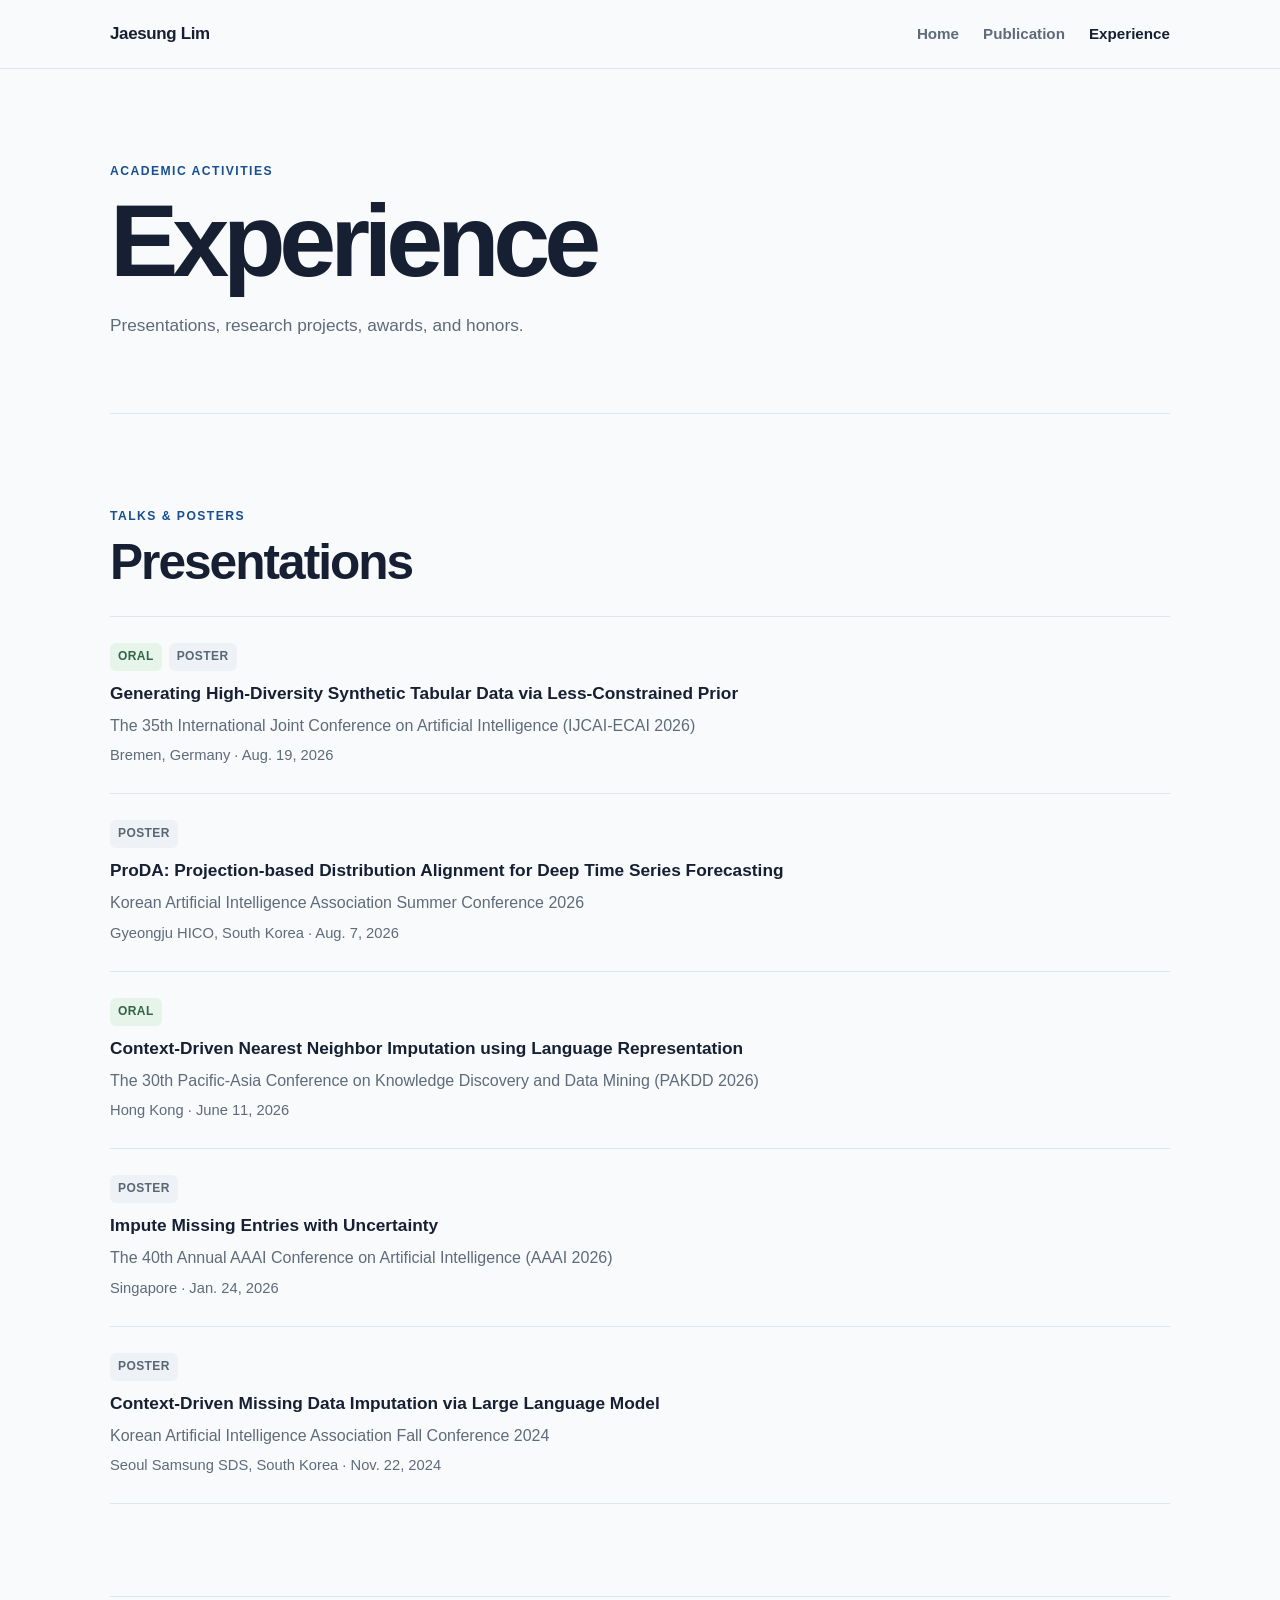
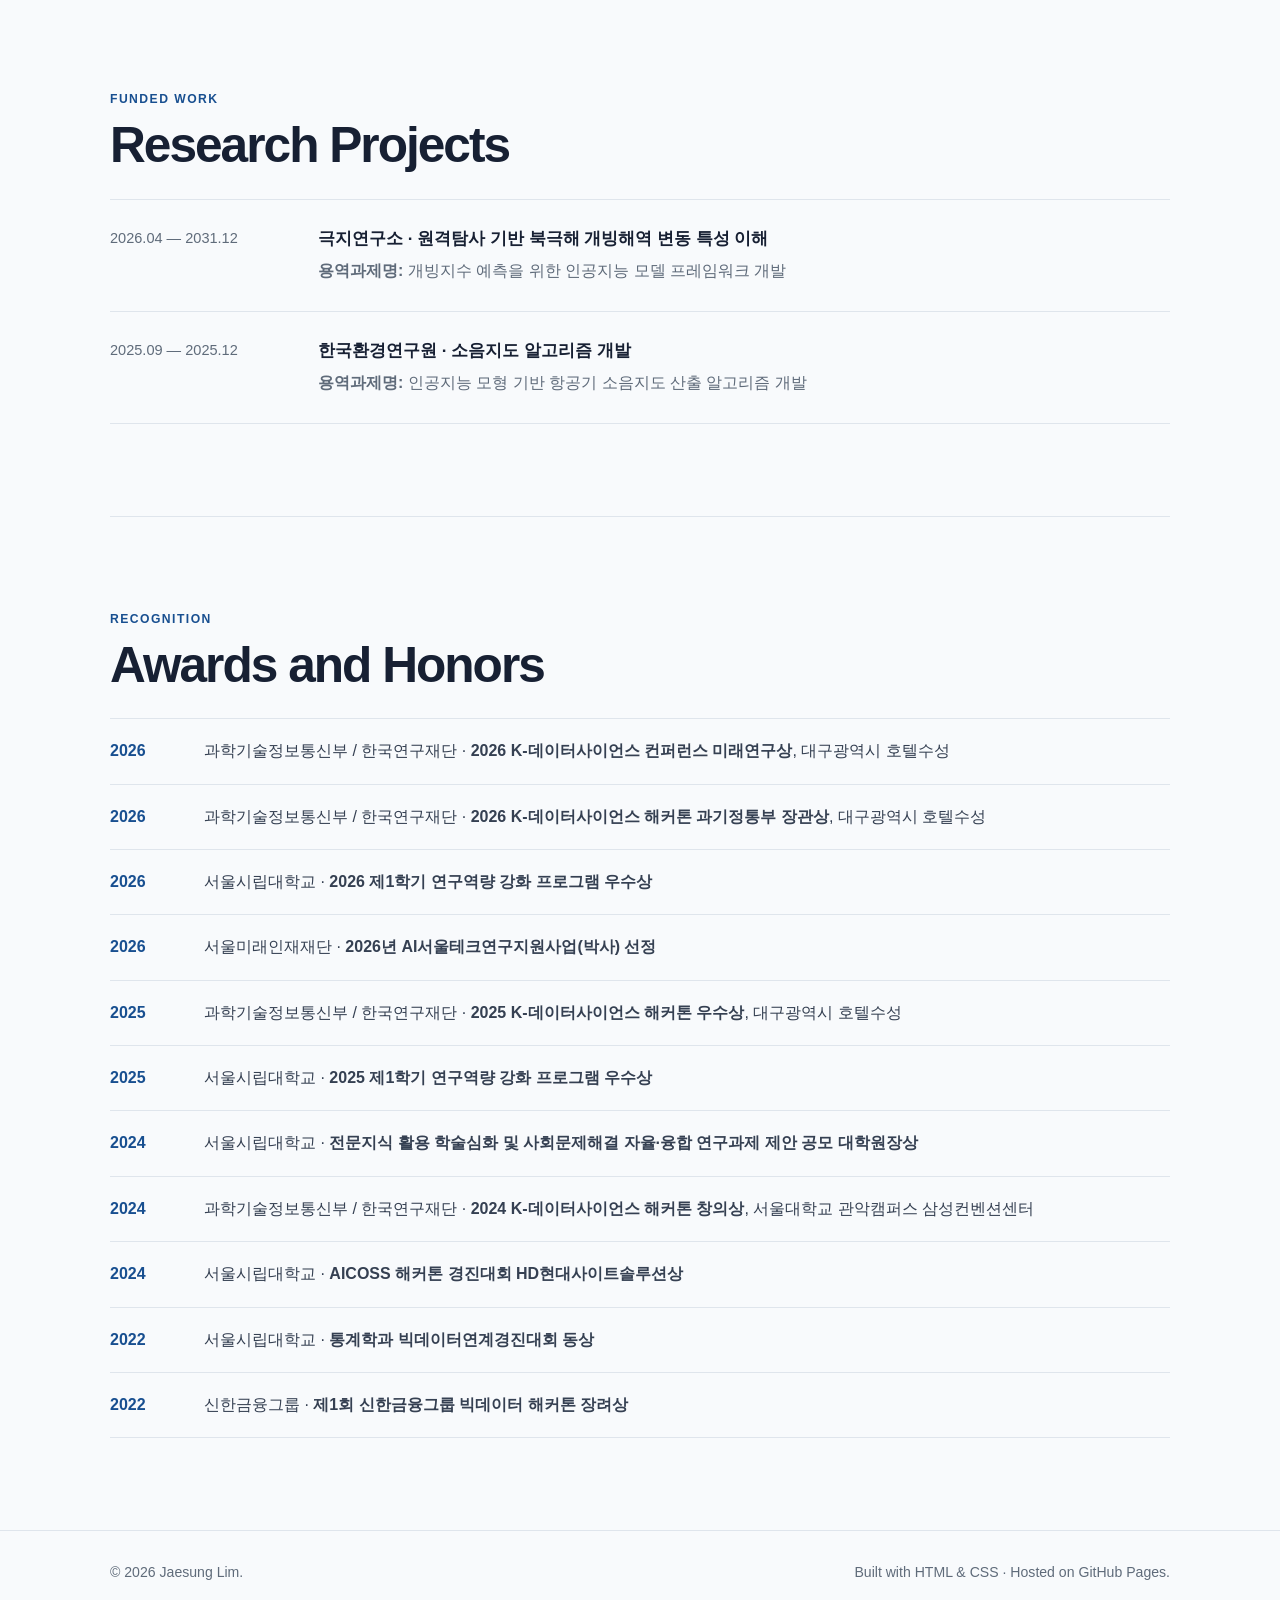
==== experience.html @ da379983 "[fix] massive update" ====
<!doctype html>
<html lang="en">
<head>
  <meta charset="utf-8" />
  <meta name="viewport" content="width=device-width, initial-scale=1" />
  <meta name="description" content="Academic experience, presentations, projects, awards and honors of Jaesung Lim." />
  <meta name="author" content="Jaesung Lim" />
  <title>Experience · Jaesung Lim</title>
  <link rel="stylesheet" href="assets/css/style.css" />
</head>
<body>
  <header class="site-header">
    <div class="container nav-wrap">
      <a class="brand" href="index.html">Jaesung Lim</a>
      <nav aria-label="Primary navigation">
        <a href="index.html">Home</a>
        <a href="publication.html">Publication</a>
        <a class="active" href="experience.html">Experience</a>
      </nav>
    </div>
  </header>

  <main class="page-main">
    <section class="page-hero container">
      <p class="eyebrow">Academic Activities</p>
      <h1 class="page-title">Experience</h1>
      <p class="page-lead">Presentations, research projects, awards, and honors.</p>
    </section>

    <section class="section container">
      <div class="section-heading compact">
        <p class="section-kicker">Talks &amp; Posters</p>
        <h2>Presentations</h2>
      </div>
      <div class="experience-list">
        <article class="experience-item">
          <div class="experience-tags"><span class="tag oral">Oral</span><span class="tag">Poster</span></div>
          <h3>Generating High-Diversity Synthetic Tabular Data via Less-Constrained Prior</h3>
          <p>The 35th International Joint Conference on Artificial Intelligence (IJCAI-ECAI 2026)</p>
          <p class="experience-meta">Bremen, Germany · Aug. 19, 2026</p>
        </article>
        <article class="experience-item">
          <div class="experience-tags"><span class="tag">Poster</span></div>
          <h3>ProDA: Projection-based Distribution Alignment for Deep Time Series Forecasting</h3>
          <p>Korean Artificial Intelligence Association Summer Conference 2026</p>
          <p class="experience-meta">Gyeongju HICO, South Korea · Aug. 7, 2026</p>
        </article>
        <article class="experience-item">
          <div class="experience-tags"><span class="tag oral">Oral</span></div>
          <h3>Context-Driven Nearest Neighbor Imputation using Language Representation</h3>
          <p>The 30th Pacific-Asia Conference on Knowledge Discovery and Data Mining (PAKDD 2026)</p>
          <p class="experience-meta">Hong Kong · June 11, 2026</p>
        </article>
        <article class="experience-item">
          <div class="experience-tags"><span class="tag">Poster</span></div>
          <h3>Impute Missing Entries with Uncertainty</h3>
          <p>The 40th Annual AAAI Conference on Artificial Intelligence (AAAI 2026)</p>
          <p class="experience-meta">Singapore · Jan. 24, 2026</p>
        </article>
        <article class="experience-item">
          <div class="experience-tags"><span class="tag">Poster</span></div>
          <h3>Context-Driven Missing Data Imputation via Large Language Model</h3>
          <p>Korean Artificial Intelligence Association Fall Conference 2024</p>
          <p class="experience-meta">Seoul Samsung SDS, South Korea · Nov. 22, 2024</p>
        </article>
      </div>
    </section>

    <section class="section container">
      <div class="section-heading compact">
        <p class="section-kicker">Funded Work</p>
        <h2>Research Projects</h2>
      </div>
      <div class="project-list">
        <article class="project-item">
          <div class="project-period">2026.04 — 2031.12</div>
          <div>
            <h3>극지연구소 · 원격탐사 기반 북극해 개빙해역 변동 특성 이해</h3>
            <p><strong>용역과제명:</strong> 개빙지수 예측을 위한 인공지능 모델 프레임워크 개발</p>
          </div>
        </article>
        <article class="project-item">
          <div class="project-period">2025.09 — 2025.12</div>
          <div>
            <h3>한국환경연구원 · 소음지도 알고리즘 개발</h3>
            <p><strong>용역과제명:</strong> 인공지능 모형 기반 항공기 소음지도 산출 알고리즘 개발</p>
          </div>
        </article>
      </div>
    </section>

    <section class="section container">
      <div class="section-heading compact">
        <p class="section-kicker">Recognition</p>
        <h2>Awards and Honors</h2>
      </div>
      <div class="award-list">
        <article class="award-item"><span class="award-year">2026</span><p>과학기술정보통신부 / 한국연구재단 · <strong>2026 K-데이터사이언스 컨퍼런스 미래연구상</strong>, 대구광역시 호텔수성</p></article>
        <article class="award-item"><span class="award-year">2026</span><p>과학기술정보통신부 / 한국연구재단 · <strong>2026 K-데이터사이언스 해커톤 과기정통부 장관상</strong>, 대구광역시 호텔수성</p></article>
        <article class="award-item"><span class="award-year">2026</span><p>서울시립대학교 · <strong>2026 제1학기 연구역량 강화 프로그램 우수상</strong></p></article>
        <article class="award-item"><span class="award-year">2026</span><p>서울미래인재재단 · <strong>2026년 AI서울테크연구지원사업(박사) 선정</strong></p></article>
        <article class="award-item"><span class="award-year">2025</span><p>과학기술정보통신부 / 한국연구재단 · <strong>2025 K-데이터사이언스 해커톤 우수상</strong>, 대구광역시 호텔수성</p></article>
        <article class="award-item"><span class="award-year">2025</span><p>서울시립대학교 · <strong>2025 제1학기 연구역량 강화 프로그램 우수상</strong></p></article>
        <article class="award-item"><span class="award-year">2024</span><p>서울시립대학교 · <strong>전문지식 활용 학술심화 및 사회문제해결 자율·융합 연구과제 제안 공모 대학원장상</strong></p></article>
        <article class="award-item"><span class="award-year">2024</span><p>과학기술정보통신부 / 한국연구재단 · <strong>2024 K-데이터사이언스 해커톤 창의상</strong>, 서울대학교 관악캠퍼스 삼성컨벤션센터</p></article>
        <article class="award-item"><span class="award-year">2024</span><p>서울시립대학교 · <strong>AICOSS 해커톤 경진대회 HD현대사이트솔루션상</strong></p></article>
        <article class="award-item"><span class="award-year">2022</span><p>서울시립대학교 · <strong>통계학과 빅데이터연계경진대회 동상</strong></p></article>
        <article class="award-item"><span class="award-year">2022</span><p>신한금융그룹 · <strong>제1회 신한금융그룹 빅데이터 해커톤 장려상</strong></p></article>
      </div>
    </section>
  </main>

  <footer class="site-footer">
    <div class="container footer-wrap">
      <p>© 2026 Jaesung Lim.</p>
      <p>Built with HTML &amp; CSS · Hosted on GitHub Pages.</p>
    </div>
  </footer>
</body>
</html>
---- assets/css/style.css ----
:root {
  --bg: #f8fafc;
  --surface: #ffffff;
  --text: #172033;
  --muted: #5f6b7a;
  --line: #dfe5ec;
  --accent: #184f90;
  --accent-soft: #eaf2fb;
  --max-width: 1060px;
}

* { box-sizing: border-box; }
html { scroll-behavior: smooth; }
body {
  margin: 0;
  color: var(--text);
  background: var(--bg);
  font-family: -apple-system, BlinkMacSystemFont, "Segoe UI", Roboto, Helvetica, Arial, sans-serif;
  line-height: 1.65;
}

a { color: var(--accent); text-decoration: none; }
a:hover { text-decoration: underline; }

.container { width: min(calc(100% - 40px), var(--max-width)); margin: 0 auto; }

.site-header {
  position: sticky;
  top: 0;
  z-index: 20;
  border-bottom: 1px solid rgba(223, 229, 236, .9);
  background: rgba(248, 250, 252, .92);
  backdrop-filter: blur(14px);
}

.nav-wrap {
  min-height: 68px;
  display: flex;
  align-items: center;
  justify-content: space-between;
  gap: 28px;
}
.brand {
  color: var(--text);
  font-weight: 760;
  letter-spacing: -.02em;
  font-size: 1.06rem;
}
.brand:hover { text-decoration: none; }
nav { display: flex; gap: 24px; }
nav a { color: var(--muted); font-size: .95rem; font-weight: 560; }
nav a:hover { color: var(--text); text-decoration: none; }

.hero {
  display: grid;
  grid-template-columns: minmax(0, 1fr) 270px;
  gap: 72px;
  align-items: center;
  min-height: 620px;
  padding-top: 80px;
  padding-bottom: 80px;
}
.eyebrow, .section-kicker {
  margin: 0 0 10px;
  color: var(--accent);
  text-transform: uppercase;
  letter-spacing: .12em;
  font-size: .76rem;
  font-weight: 780;
}
h1 {
  margin: 0 0 24px;
  font-size: clamp(3rem, 8vw, 5.8rem);
  line-height: .98;
  letter-spacing: -.06em;
}
.lead { margin: 0; max-width: 760px; font-size: 1.13rem; color: #354052; }
.links { display: flex; flex-wrap: wrap; gap: 10px; margin-top: 28px; }
.button {
  display: inline-flex;
  align-items: center;
  justify-content: center;
  min-height: 42px;
  padding: 0 15px;
  border: 1px solid var(--line);
  border-radius: 999px;
  background: var(--surface);
  color: var(--text);
  font-size: .91rem;
  font-weight: 650;
}
.button:hover { border-color: #b6c0cc; text-decoration: none; }
.button.primary { background: var(--accent); color: #fff; border-color: var(--accent); }
.contact-card {
  display: flex;
  flex-wrap: wrap;
  align-items: center;
  gap: 8px;
  margin-top: 20px;
  font-size: .92rem;
  color: var(--muted);
}
.contact-label { font-weight: 720; color: var(--text); }
.dot { color: #a1a9b3; }
.portrait-wrap { display: flex; justify-content: center; }
.portrait {
  width: 250px;
  height: 250px;
  object-fit: cover;
  border-radius: 26px;
  background: var(--accent-soft);
  box-shadow: 0 18px 60px rgba(23, 32, 51, .13);
}

.section { padding: 92px 0; border-top: 1px solid var(--line); }
.section-heading { margin-bottom: 38px; }
h2 { margin: 0; font-size: clamp(2rem, 5vw, 3.1rem); letter-spacing: -.04em; line-height: 1.08; }
h3 { margin: 0 0 5px; font-size: 1.06rem; }
p { margin-top: 0; }
.section-intro { max-width: 760px; color: var(--muted); font-size: 1.06rem; margin-bottom: 34px; }
.timeline { display: grid; gap: 0; }
.timeline-item {
  display: grid;
  grid-template-columns: 190px 1fr;
  gap: 28px;
  padding: 26px 0;
  border-top: 1px solid var(--line);
}
.timeline-item:last-child { border-bottom: 1px solid var(--line); }
.date { color: var(--muted); font-size: .94rem; font-variant-numeric: tabular-nums; }
.timeline-item p { margin: 0; color: var(--muted); }
.research-grid { display: grid; grid-template-columns: repeat(2, 1fr); gap: 16px; }
.research-card {
  min-height: 190px;
  padding: 26px;
  border: 1px solid var(--line);
  border-radius: 18px;
  background: var(--surface);
}
.research-card span { display: block; margin-bottom: 34px; color: #8d99a8; font-size: .78rem; font-weight: 750; letter-spacing: .08em; }
.research-card p { margin: 0; color: var(--muted); font-size: .95rem; }
.site-footer { border-top: 1px solid var(--line); padding: 30px 0 44px; }
.footer-wrap { display: flex; justify-content: space-between; gap: 24px; color: var(--muted); font-size: .88rem; }
.footer-wrap p { margin: 0; }

@media (max-width: 760px) {
  .nav-wrap { min-height: 60px; }
  nav { gap: 14px; }
  nav a { font-size: .86rem; }
  .hero { grid-template-columns: 1fr; gap: 38px; min-height: auto; padding-top: 62px; }
  .portrait-wrap { justify-content: flex-start; order: -1; }
  .portrait { width: 150px; height: 150px; border-radius: 20px; }
  .timeline-item { grid-template-columns: 1fr; gap: 7px; }
  .research-grid { grid-template-columns: 1fr; }
  .footer-wrap { flex-direction: column; gap: 6px; }
}

@media (max-width: 500px) {
  .container { width: min(calc(100% - 28px), var(--max-width)); }
  .brand { display: none; }
  .nav-wrap { justify-content: center; }
  nav { width: 100%; justify-content: space-between; }
  .hero { padding-top: 48px; padding-bottom: 64px; }
  .section { padding: 68px 0; }
}

/* Multi-page academic content */
nav a.active { color: var(--text); font-weight: 720; }
.page-main { min-height: 72vh; }
.page-hero { padding-top: 92px; padding-bottom: 56px; }
.page-title { font-size: clamp(3.2rem, 8vw, 6.4rem); margin-bottom: 20px; }
.page-lead { max-width: 700px; color: var(--muted); font-size: 1.08rem; }
.section-heading.compact { margin-bottom: 26px; }
.notation { margin: 10px 0 0; color: var(--muted); font-size: .88rem; }

.publication-list, .progress-list, .experience-list, .award-list { display: grid; }
.publication-item {
  padding: 30px 0;
  border-top: 1px solid var(--line);
}
.publication-item:last-child { border-bottom: 1px solid var(--line); }
.pub-meta { display: flex; flex-wrap: wrap; gap: 8px; margin-bottom: 12px; }
.venue-badge, .status-badge, .work-status, .tag {
  display: inline-flex;
  width: fit-content;
  align-items: center;
  border-radius: 6px;
  padding: 4px 8px;
  font-size: .75rem;
  font-weight: 760;
  letter-spacing: .035em;
  text-transform: uppercase;
}
.venue-badge { background: #edf1e8; color: #3f5544; }
.status-badge { background: var(--accent-soft); color: var(--accent); }
.publication-item h3 { max-width: 920px; font-size: 1.15rem; line-height: 1.45; margin-bottom: 10px; }
.publication-item h3 a { color: var(--text); text-decoration: underline; text-decoration-thickness: 1px; text-underline-offset: 3px; }
.publication-item h3 a:hover { color: var(--accent); }
.authors { margin: 0 0 7px; color: #354052; }
.pub-venue { margin: 0; color: var(--muted); }
.pub-links { display: flex; gap: 10px; margin-top: 14px; }
.pub-links a {
  display: inline-flex;
  align-items: center;
  min-height: 32px;
  padding: 0 11px;
  border: 1px solid var(--line);
  border-radius: 999px;
  background: var(--surface);
  color: var(--accent);
  font-size: .82rem;
  font-weight: 700;
}
.pub-links a:hover { text-decoration: none; border-color: #b8c2ce; }

.progress-item {
  display: grid;
  grid-template-columns: minmax(0, 1fr) auto;
  gap: 7px 18px;
  align-items: start;
  padding: 23px 0;
  border-top: 1px solid var(--line);
}
.progress-item:last-child { border-bottom: 1px solid var(--line); }
.progress-item h3 { font-size: 1.04rem; line-height: 1.5; }
.progress-item p { grid-column: 1 / -1; margin: 0; color: var(--muted); }
.work-status { background: #eef2f6; color: #5b6675; white-space: nowrap; }

.experience-item {
  padding: 26px 0;
  border-top: 1px solid var(--line);
}
.experience-item:last-child { border-bottom: 1px solid var(--line); }
.experience-tags { display: flex; gap: 7px; margin-bottom: 10px; }
.tag { background: #eef2f6; color: #596674; }
.tag.oral { background: #e6f4ea; color: #346445; }
.experience-item h3 { font-size: 1.08rem; line-height: 1.45; margin-bottom: 7px; }
.experience-item p { margin: 0; color: var(--muted); }
.experience-meta { margin-top: 4px !important; font-size: .92rem; }

.project-list { display: grid; }
.project-item {
  display: grid;
  grid-template-columns: 180px minmax(0, 1fr);
  gap: 28px;
  padding: 26px 0;
  border-top: 1px solid var(--line);
}
.project-item:last-child { border-bottom: 1px solid var(--line); }
.project-period { color: var(--muted); font-size: .91rem; font-variant-numeric: tabular-nums; }
.project-item h3 { line-height: 1.5; }
.project-item p { margin: 7px 0 0; color: var(--muted); }

.award-item {
  display: grid;
  grid-template-columns: 72px minmax(0, 1fr);
  gap: 22px;
  padding: 19px 0;
  border-top: 1px solid var(--line);
}
.award-item:last-child { border-bottom: 1px solid var(--line); }
.award-year { color: var(--accent); font-weight: 780; font-variant-numeric: tabular-nums; }
.award-item p { margin: 0; color: #354052; }

@media (max-width: 760px) {
  .page-hero { padding-top: 64px; padding-bottom: 40px; }
  .project-item { grid-template-columns: 1fr; gap: 7px; }
  .progress-item { grid-template-columns: 1fr; }
  .progress-item p { grid-column: 1; }
}

@media (max-width: 500px) {
  .award-item { grid-template-columns: 1fr; gap: 4px; }
  .pub-links { flex-wrap: wrap; }
}
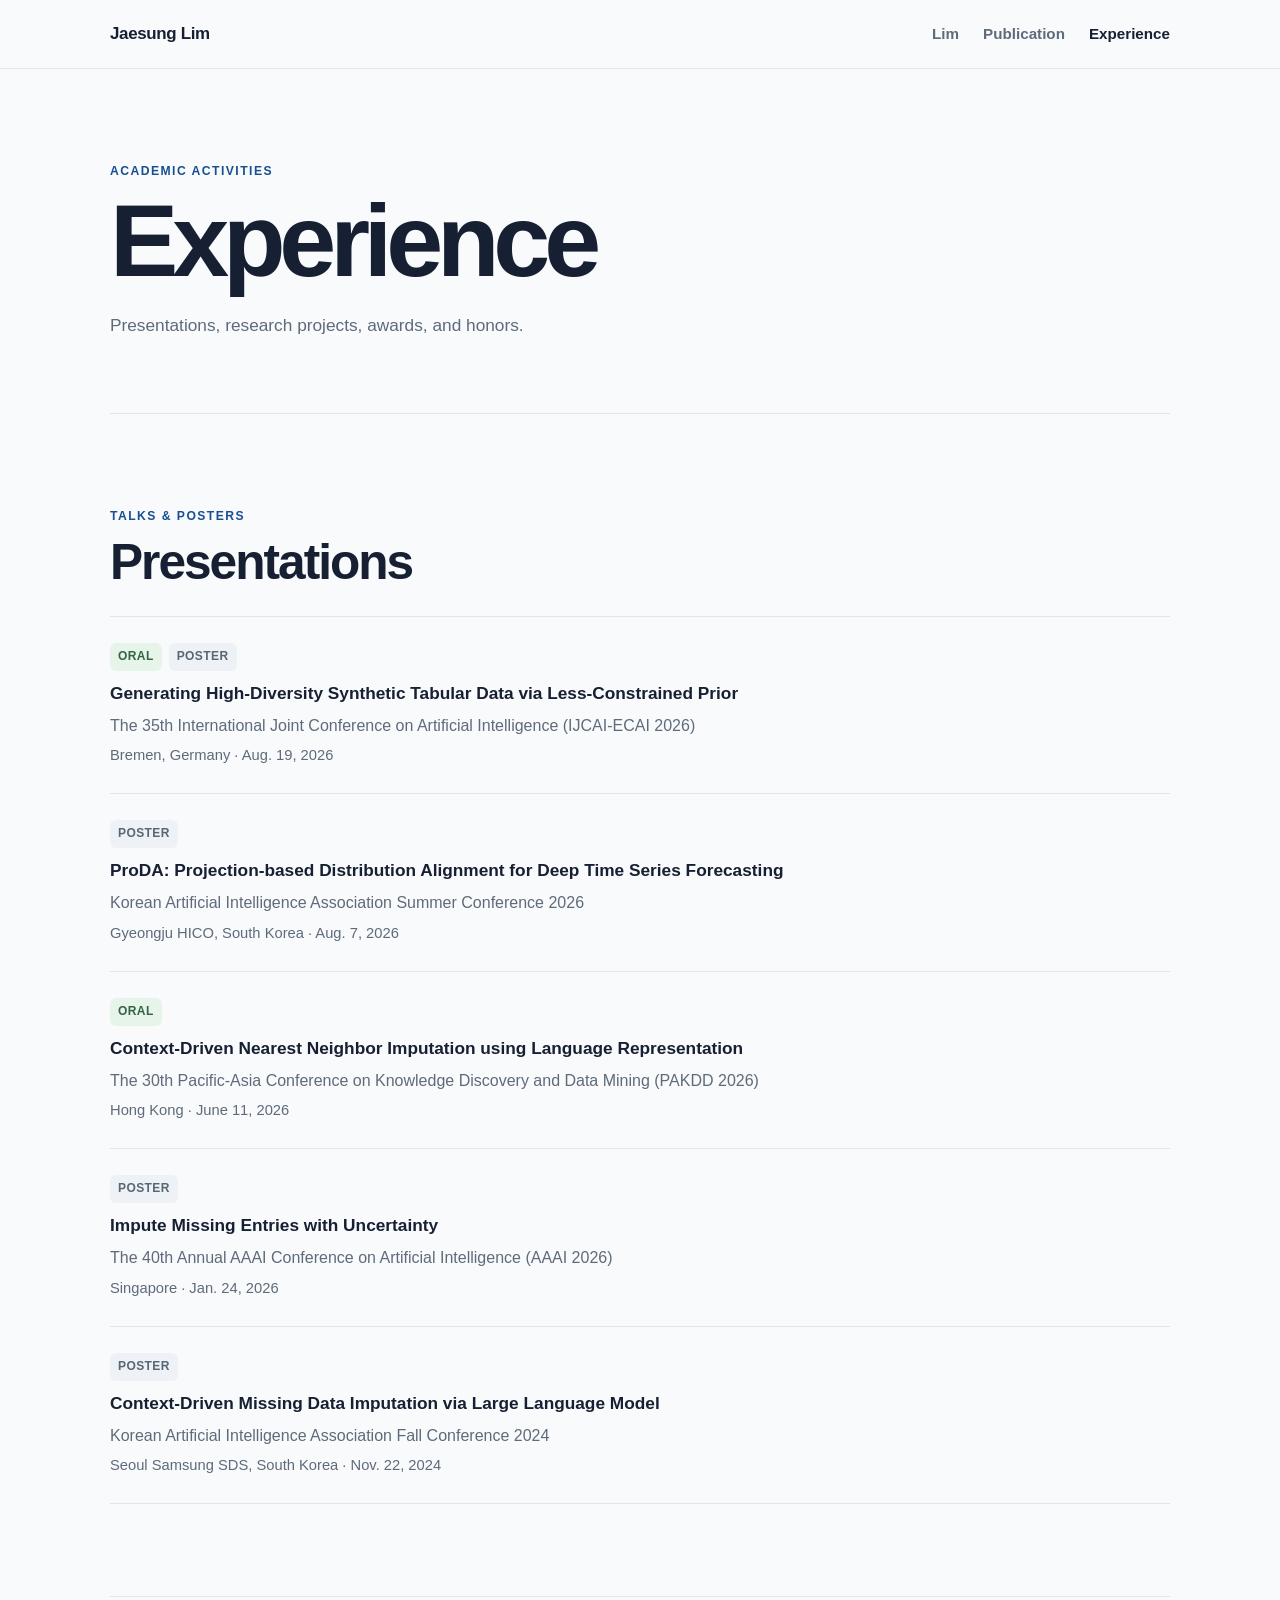
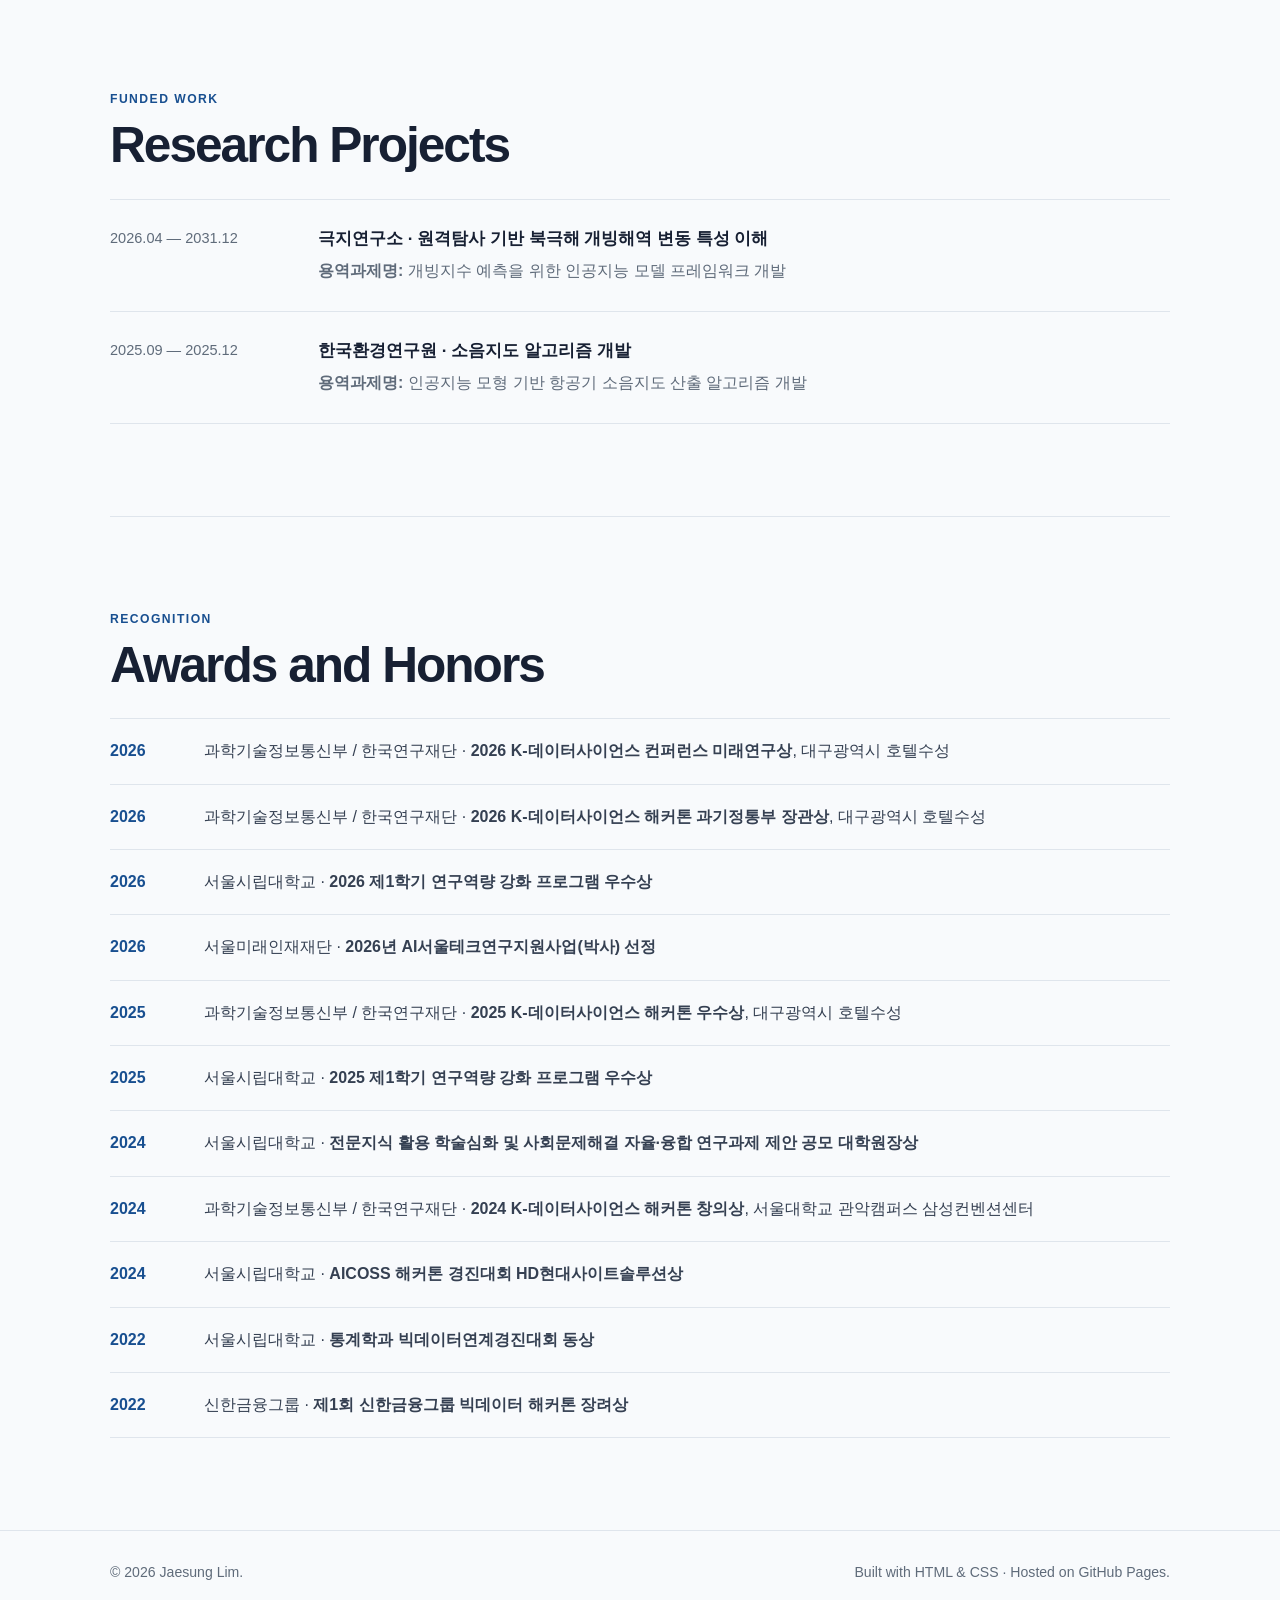
==== commit d0ee7b04: "[fix] minor update" ====
--- a/experience.html
+++ b/experience.html
@@ -13,7 +13,7 @@
     <div class="container nav-wrap">
       <a class="brand" href="index.html">Jaesung Lim</a>
       <nav aria-label="Primary navigation">
-        <a href="index.html">Home</a>
+        <a href="index.html">Lim</a>
         <a href="publication.html">Publication</a>
         <a class="active" href="experience.html">Experience</a>
       </nav>
--- a/assets/css/style.css
+++ b/assets/css/style.css
@@ -46,6 +46,11 @@
   letter-spacing: -.02em;
   font-size: 1.06rem;
 }
+.optim-link {
+  color: #d97706;
+  /* font-weight: 600; */
+}
+
 .brand:hover { text-decoration: none; }
 nav { display: flex; gap: 24px; }
 nav a { color: var(--muted); font-size: .95rem; font-weight: 560; }
